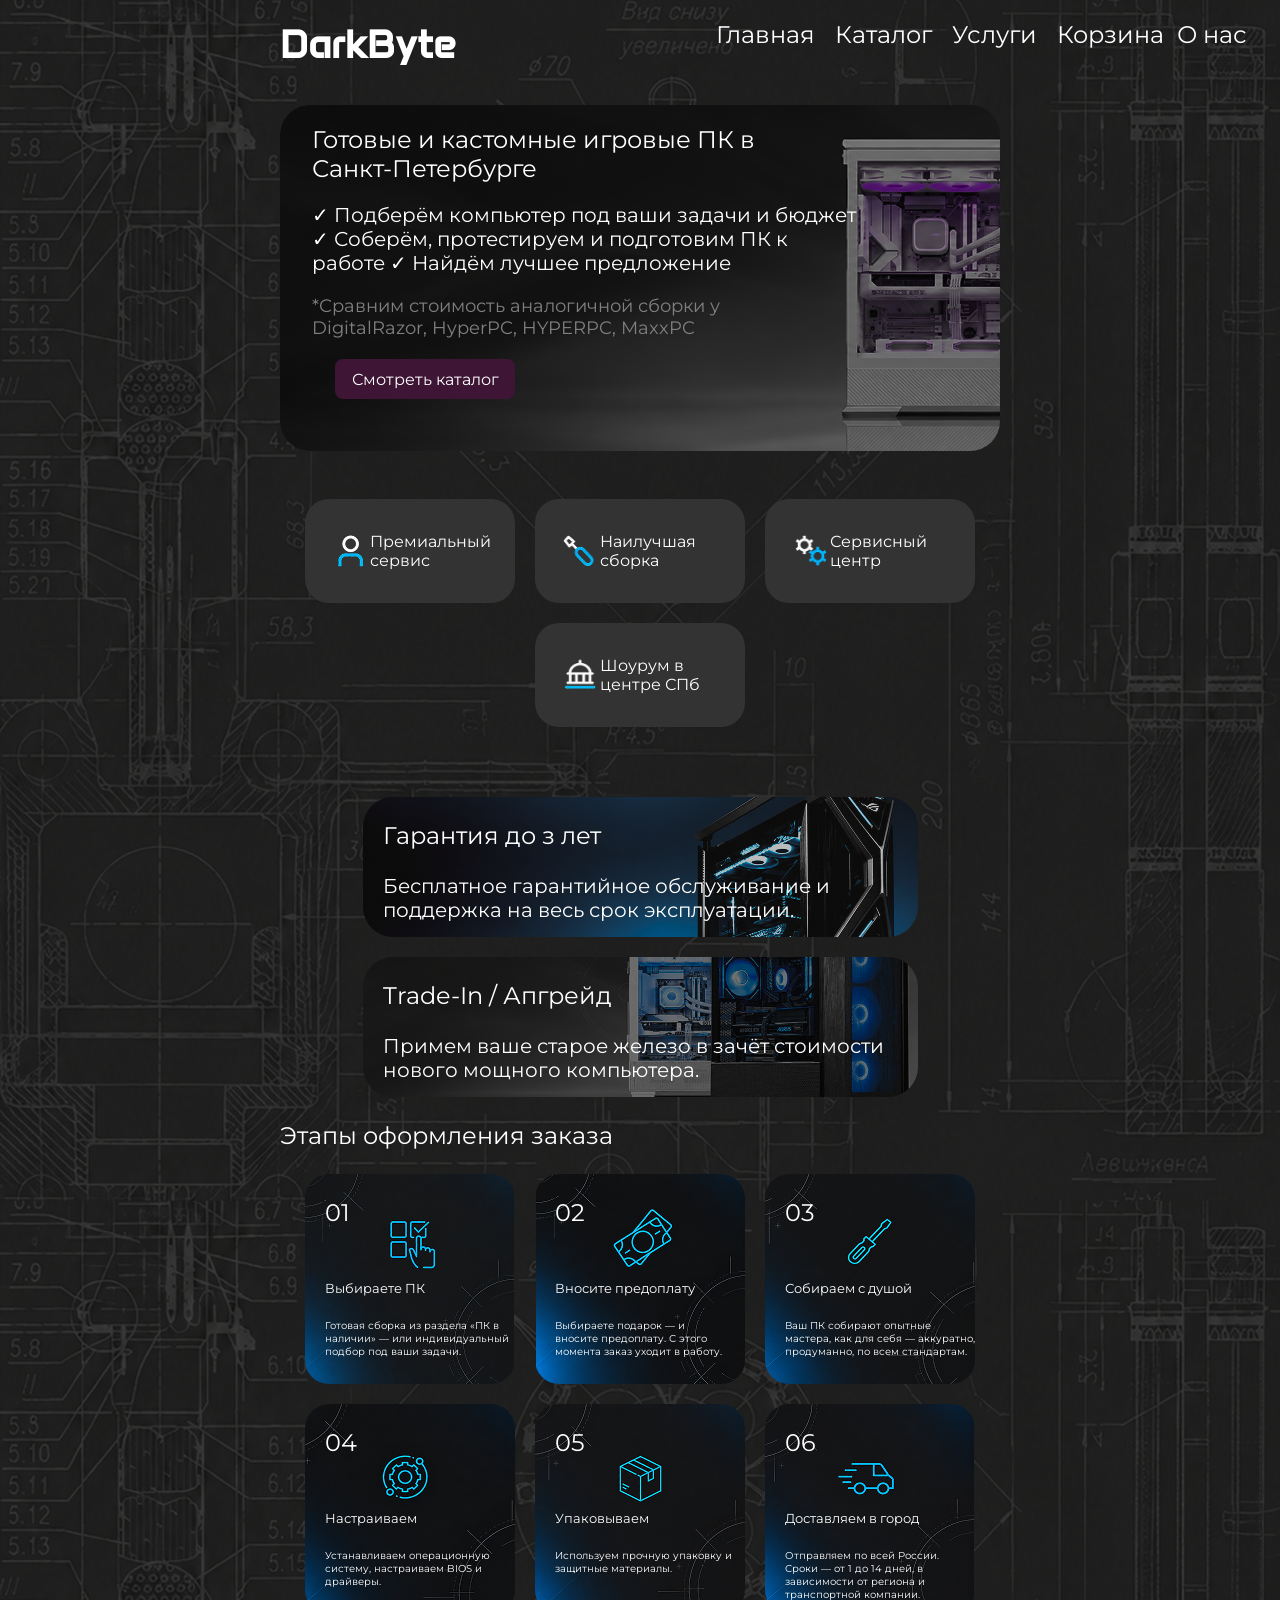
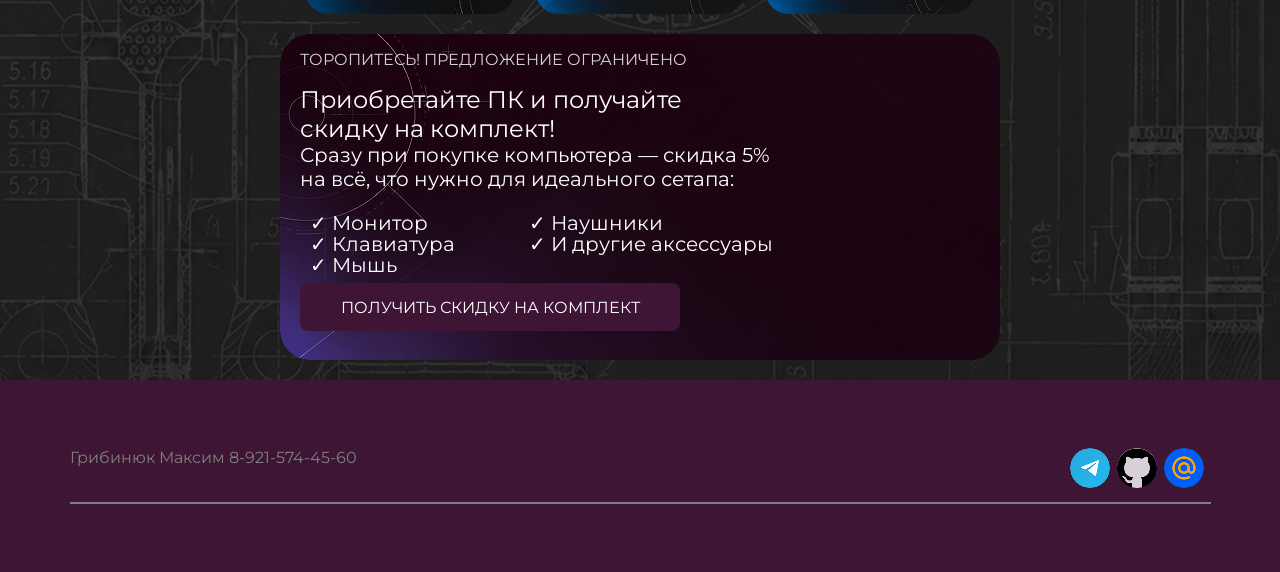
==== index.html @ 7af9fef7 "w" ====
<!DOCTYPE html>
<html lang="ru">
<head>
    <meta charset="utf-8">
    <link rel="stylesheet" href="css/style.css">
    <link rel="preconnect" href="https://fonts.googleapis.com">
    <link rel="preconnect" href="https://fonts.gstatic.com" crossorigin>
    <link href="https://fonts.googleapis.com/css2?family=Anta&family=Montserrat:ital,wght@0,100..900;1,100..900&family=Mulish:ital,wght@0,200..1000;1,200..1000&display=swap" rel="stylesheet">
    <title>DarkByte - Главная</title>
</head>
<body>
    <header>
            <a class="darkbyte-logo" href="index.html">DarkByte</a>
            <p class="nav-menu">Главная</p>
            <p class="nav-menu"><a class="nav-menu" href="catalogue.html">Каталог</a></p>
            <p class="nav-menu"><a class="nav-menu" href="service.html">Услуги</a></p>
            <p class="nav-menu"><a class="nav-menu" href="index.html">Корзина</a></p>
            <p class="nav-menu"><a class="nav-menu" href="about.html">О нас</a></p>
    </header>
        <main>
        <div class="head-one">
            <p class="head-one-text" style="margin-top: 20px; max-width: 500px; color: white; font-size: 24px;">Готовые и кастомные игровые ПК в Санкт-Петербурге</p>
            <p class="head-one-text" style="max-width: 550px; color: white; font-size: 20px;">✓ Подберём компьютер под ваши задачи и бюджет
✓ Соберём, протестируем и подготовим ПК к работе
✓ Найдём лучшее предложение</p>
            <p class="head-one-text" style="max-width: 480px; color: gray; font-size: 18px;">*Сравним стоимость аналогичной сборки
  у DigitalRazor, HyperPC, HYPERPC, MaxxPC</p>
            <a class="button-one" href="catalogue.html">Смотреть каталог</a>
        </div>
        <div class="benefits">
            <div class="benefits-card">
                <img class="benefits-ico" src="css/img/ico1.png" alt="ico1">
                <p class="benefits-text">Премиальный сервис</p>
            </div>
            <div class="benefits-card">
                <img class="benefits-ico" src="css/img/ico2.png" alt="ico2">
                <p class="benefits-text">Наилучшая сборка</p>
            </div>
            <div class="benefits-card">
                <img class="benefits-ico" src="css/img/ico3.png" alt="ico3">
                <p class="benefits-text">Сервисный центр</p>
            </div>
            <div class="benefits-card">
                <img class="benefits-ico" src="css/img/ico4.png" alt="ico4">
                <p class="benefits-text">Шоурум в центре СПб</p>
            </div>
        </div>
        <div class="other-heads">
            <div class="head-two">
                <p style="margin-left: 20px; max-width: 268px; font-size: 24px">Гарантия до з лет</p>
                <p style="margin-top: 0; margin-left: 20px; font-size: 20px">Бесплатное гарантийное обслуживание и поддержка на весь срок эксплуатации.</p>
            </div>
            <div class="head-three">
                <p style="margin-left: 20px; max-width: 268px; font-size: 24px">Trade-In / Апгрейд</p>
                <p style="margin-top: 0; margin-left: 20px; font-size: 20px">Примем ваше старое железо в зачёт стоимости нового мощного компьютера.</p>
            </div>
        </div>
        <p class="second-head-text">Этапы оформления заказа</p>
        <div class="steps">
            <div style="background-image: url('css/img/step1.png')" class="step-card">
                <p style="margin-bottom: 40px; margin-left: 20px; font-size: 24px;">01</p>
                <p style="margin-left: 20px; font-size: 13px;">Выбираете ПК</p>
                <p style="margin-left: 20px; font-size: 10px;">Готовая сборка из раздела «ПК в наличии» — или индивидуальный подбор под ваши задачи.</p>
            </div>
            <div style="background-image: url('css/img/step2.png')" class="step-card">
                <p style="margin-bottom: 40px; margin-left: 20px; font-size: 24px;">02</p>
                <p style="margin-left: 20px; font-size: 13px;">Вносите предоплату</p>
                <p style="margin-right: 20px; margin-left: 20px; font-size: 10px;">Выбираете подарок — и вносите предоплату. С этого момента заказ уходит в работу.</p>
            </div>
            <div style="background-image: url('css/img/step3.png')" class="step-card">
                <p style="margin-bottom: 40px; margin-left: 20px; font-size: 24px;">03</p>
                <p style="margin-left: 20px; font-size: 13px;">Собираем с душой</p>
                <p style="margin-left: 20px; font-size: 10px;">Ваш ПК собирают опытные мастера, как для себя — аккуратно, продуманно, по всем стандартам.</p>
            </div>
            <div style="background-image: url('css/img/step4.png')" class="step-card">
                <p style="margin-bottom: 40px; margin-left: 20px; font-size: 24px;">04</p>
                <p style="margin-left: 20px; font-size: 13px;">Настраиваем</p>
                <p style="margin-left: 20px; font-size: 10px;">Устанавливаем операционную систему, настраиваем BIOS и драйверы. </p>
            </div>
            <div style="background-image: url('css/img/step5.png')" class="step-card">
                <p style="margin-bottom: 40px; margin-left: 20px; font-size: 24px;">05</p>
                <p style="margin-left: 20px; font-size: 13px;">Упаковываем</p>
                <p style="margin-left: 20px; font-size: 10px;">Используем прочную упаковку и защитные материалы.</p>
            </div>
            <div style="background-image: url('css/img/step6.png')" class="step-card">
                <p style="margin-bottom: 40px; margin-left: 20px; font-size: 24px;">06</p>
                <p style="margin-left: 20px; font-size: 13px;">Доставляем в город</p>
                <p style="margin-right: 20px; margin-left: 20px; font-size: 10px;">Отправляем по всей России. Сроки — от 1 до 14 дней, в зависимости от региона и транспортной компании.</p>
            </div>
            <div class="offer-block">
                <p style="margin-left: 20px; font-size: 16px; color: lightgray">ТОРОПИТЕСЬ! ПРЕДЛОЖЕНИЕ ОГРАНИЧЕНО</p>
                <p class="offer-block-text" style="width: 430px;font-size: 24px;">Приобретайте ПК и получайте скидку на комплект!</p>
                <p class="offer-block-text" style="width: 490px; font-size: 20px;">Сразу при покупке компьютера — скидка 5% на всё, что нужно для идеального сетапа:</p>
                <div class="offer-block-text-flex">
                    <p class="offer-block-text-check" style="margin-right: 94px; font-size: 20px;">✓ Монитор</p>
                    <p class="offer-block-text-check" style="font-size: 20px;">✓ Клавиатура</p>
                    <p class="offer-block-text-check" style="font-size: 20px;">✓ Мышь</p>
                    <p class="offer-block-text-check" style="font-size: 20px;">✓ Наушники</p>
                    <p class="offer-block-text-check" style="font-size: 20px;">✓ И другие аксессуары</p>
                </div>
                <div class="button-flex">
                    <a class="offer-button" href="service.html">ПОЛУЧИТЬ СКИДКУ НА КОМПЛЕКТ</a>
                </div>
            </div>
        </div>
    </main>
    <footer>
        <div class="footer-underline">
            <p class="footer-contacts-text">Грибинюк Максим 8-921-574-45-60                                                     </p>
            <a href="https://t.me/@dysgbc"><img class="footer-ico" src="css/img/tg.png" alt="tg"></a>
            <a href="https://github.com/dyslexis333/"><img class="footer-ico" src="css/img/gh.png" alt="gh"></a>
            <a href="https://mail.ru"><img class="footer-ico" src="css/img/mr.png" alt="mr"></a>
        </div>
    </footer>
</body>
</html>
---- css/style.css ----
body {
    background-image: url('img/background.png');
    background-size: 100%;
    font-family: "Montserrat", sans-serif;
    margin: 0;
}

main {
    margin-left: 280px;
    margin-right: 280px;
}

header {
    display: flex;
    gap: 20px;
    justify-content: center;
    justify-self: center;
    font-family: "Montserrat", sans-serif;
    width: 100%;
    max-width: 972px;
    margin-right: 670px;
    margin-left: 280px;
}

.darkbyte-logo {
    margin-right: 240px;
    color: white;
    text-decoration: none;
    font-size: 40px;
    font-weight: bold;
    margin-top: 20px;
    font-family: "Anta", sans-serif;
    transition: -webkit-text-stroke-color 0.3s ease
}

.darkbyte-logo:hover {
    -webkit-text-stroke-color: cadetblue;
    -webkit-text-stroke-width: 2px;
}

.darkbyte-logo:active {
    -webkit-text-stroke-color: #3E4B8F;
    -webkit-text-stroke-width: 2px;
}


.nav-menu:hover {
    color: cadetblue;
}

.nav-menu:active {
    color:  #3E4B8F;
}


.nav-menu {
    color: white;
    text-decoration: none;
    font-size: 24px;
    margin-top: 20px;
    width: 100px;
    transition: color 0.3s ease
}


a {
    text-decoration: none;
    color: white;
}

.head-one {
    display: flex;
    background-image: url(img/head1.png);
    background-size: auto;
    max-width: 1130px;
    min-width: 480px;
    width: 100%;
    height: 346px;
    margin-top: 32px;
    flex-direction: column;
    flex-wrap: wrap;
    justify-self: center;
    border-radius: 30px;
    overflow: hidden;
    gap: 20px;

}

.head-one-text {
    margin-left: 32px;
    margin-bottom: 0;
    margin-right: 0;
    margin-top: 0;
}

.other-heads {
    display: flex;
    flex-wrap: wrap;
    gap: 20px;
    justify-content: center;
}

.head-two {
    display: flex;
    background-image: url('img/head3.png');
    background-size: auto;
    max-width: 555px;
    width: 100%;
    height: 140px;
    flex-direction: row;
    flex-wrap: wrap;
    justify-self: center;
    border-radius: 30px;
    overflow: hidden;
    color: white;
}

.head-three {
    display: flex;
    background-image: url('img/head2.png');
    background-size: auto;
    max-width: 555px;
    width: 100%;
    height: 140px;
    flex-direction: row;
    flex-wrap: wrap;
    justify-self: center;
    border-radius: 30px;
    overflow: hidden;
    color: white;
}

.button-one {
    color: white;
    display: flex;
    background-color: #3E1535;
    max-width: 180px;
    width: 100%;
    height: 40px;
    flex-wrap: wrap;
    justify-content: center;
    text-align: center;
    font-size: 16px;
    margin-left: 55px;
    border-radius: 8px;
    align-items: center;
    transition: background-color 0.3s ease ;
}

.button-one:hover {
    box-shadow: 0 0 5px #3E4B8F;
}

.button-one:active {
    background-color: #3E4B8F
}

.benefits {
    display: flex;
    flex-wrap: wrap;
    gap: 20px;
    width: 100%;
    max-width: 900px;
    justify-self: center;
    justify-content: center;
    margin-top: 48px;
    margin-bottom: 70px;
}

.benefits-card {
    display: flex; 
    width: 210px;
    height: 104px;
    border-radius: 24px;
    flex-wrap: wrap;
    font-size: 16px;
    background-color: #333333;
    color: white;
    justify-content: center;
    align-items: center;

}

.benefits-ico {
    width: 40px; 
    height: 40px;
}

.benefits-text {
    width: 120px;
}

.second-head-text {
    color: white;
    font-size: 24px;
    justify-self: center;
    width: 1130px;


}

.steps {
    display: flex;
    flex-wrap: wrap;
    justify-content: center;
    justify-self: center;
    max-width: 1360px;
    width: 100%;
    gap: 20px;
}

.step-card {
    display: flex;
    width: 210px;
    height: 210px;
    border-radius: 24px;
    flex-direction: column;
    color: white;
    background-size: auto;
}

.offer-block {
    display: flex;
    flex-wrap: wrap;
    background-image: url('img/head4.png');
    background-size: auto;
    border-radius: 30px;
    max-width: 1130px;
    width: 100%;
    height: 326px;
    flex-direction: column;
    overflow: hidden;
}

.offer-block-text {
    color: white;
    margin-left: 20px;
    margin-top: 0;
    margin-bottom: 0;
}

.offer-block-text-check {
    color: white;
    display: flex;
    flex-direction: column;
    height: 1px;
    margin-bottom: 0;
}

.offer-block-text-flex {
    margin-left: 30px;
    display: flex;
    flex-direction: column;
    flex-wrap: wrap;
    width: 470px;
    height: 72px;
    margin-bottom: 0;
    gap: 0;
}

.offer-button {
    display: flex;
    justify-content: center;
    justify-self: flex-end;
    flex-wrap: wrap;
    max-width: 380px;
    width: 100%;
    height: 48px;
    border-radius: 8px;
    background-color: #3E1535;
    color: white;
    font-size: 16px;
    align-items: center;
    text-overflow: clip;
    margin: 20px;
    transition: background-color 0.3s ease
}

.offer-button:hover {
    box-shadow: 0 0 5px #3E4B8F;
}

.offer-button:active {
    background-color: #3E4B8F
}

.footer-contacts-text {
    color: gray;
    font-size: 16px;
    margin: 0;
    width: 1000px;

}

footer {
    display: flex;
    background-color: #3E1535;
    color: white;
    height: 192px;
    justify-content: center;
    align-items: center;
    margin-top: 20px;
    margin-left: 0;
    margin-right: 0;
    margin-bottom: 0;
    padding: 0;
}

.footer-ico {
    width: 40px;
    height: 40px;
    margin-bottom: 10px;
    margin-right: 7px;
    border-radius: 50px;
    transition: border 0.3s ease;
}

.footer-ico:hover {
    border: 2px solid cadetblue;
}

.footer-ico:active {
    border: 2px solid #3E4B8F;
}

.footer-underline {
    display: flex;
    justify-content: center;
    margin: 0;
    border-bottom: 2px solid gray;
}
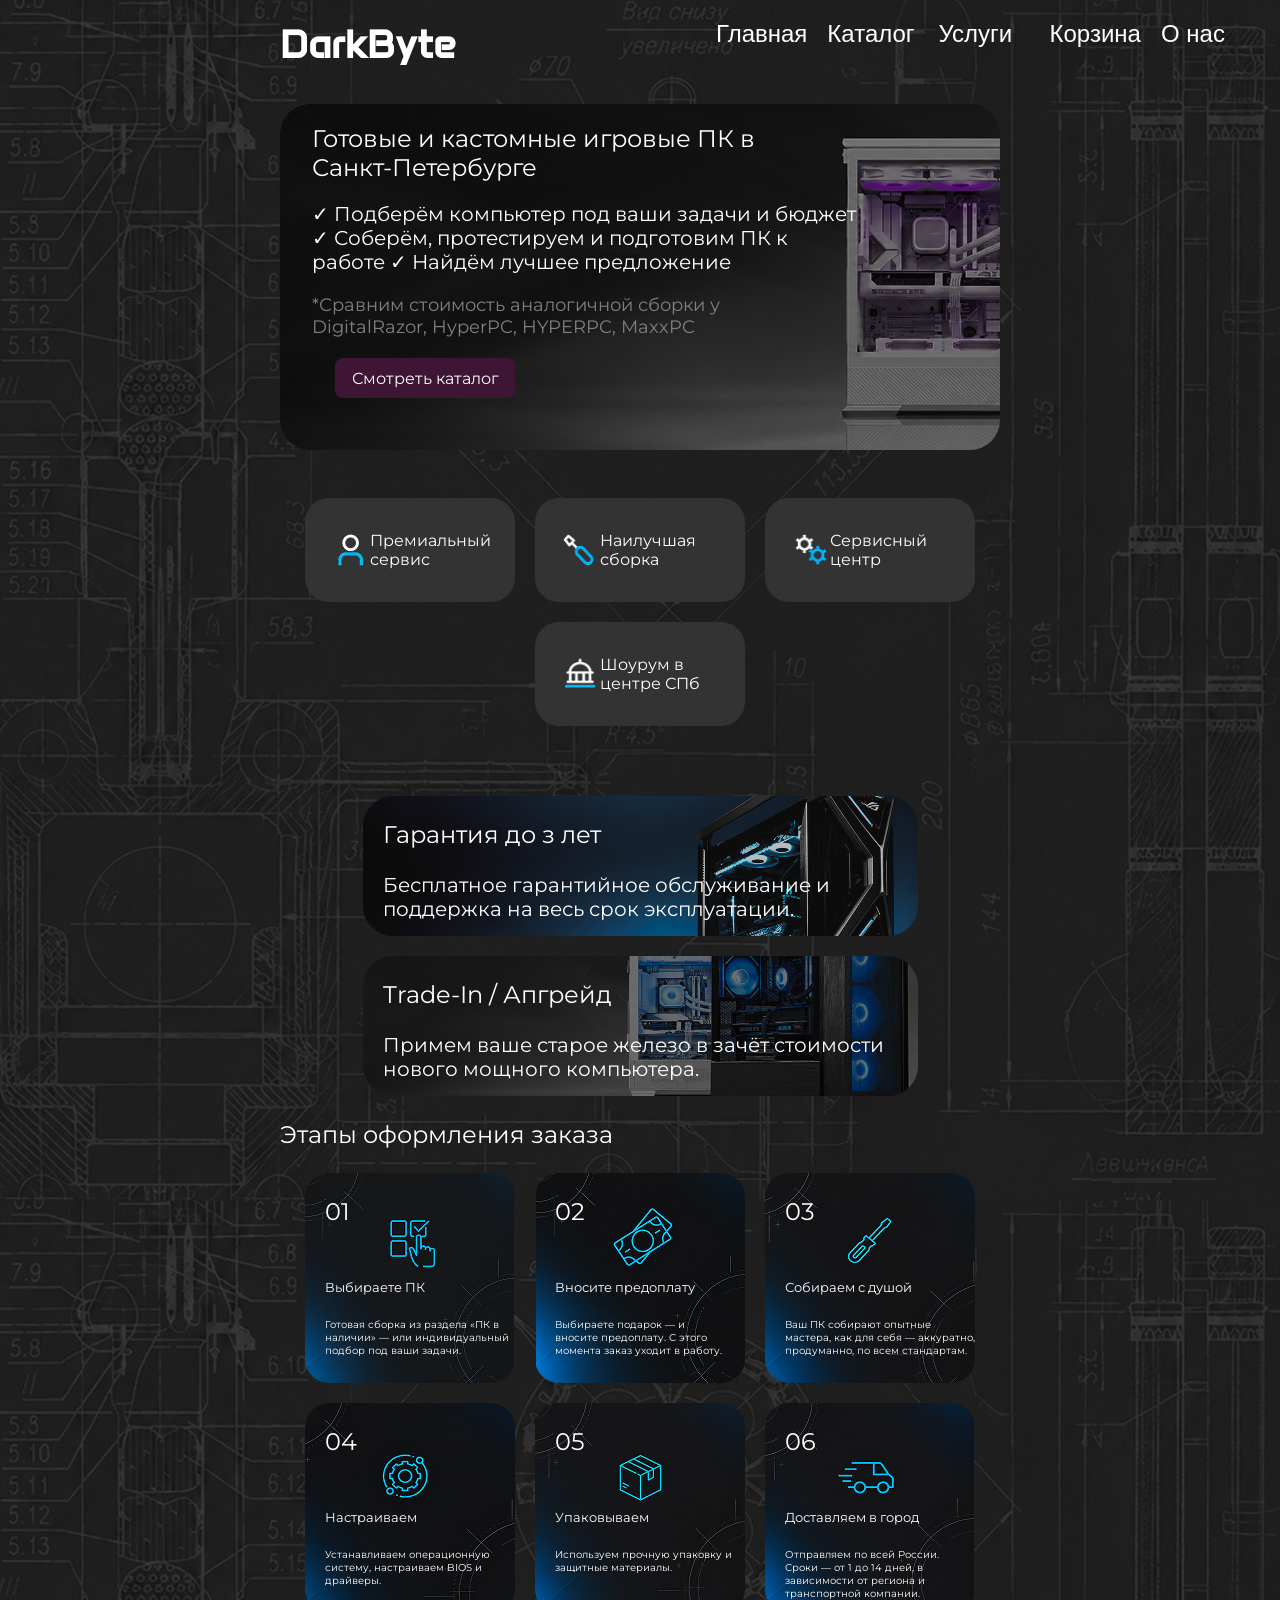
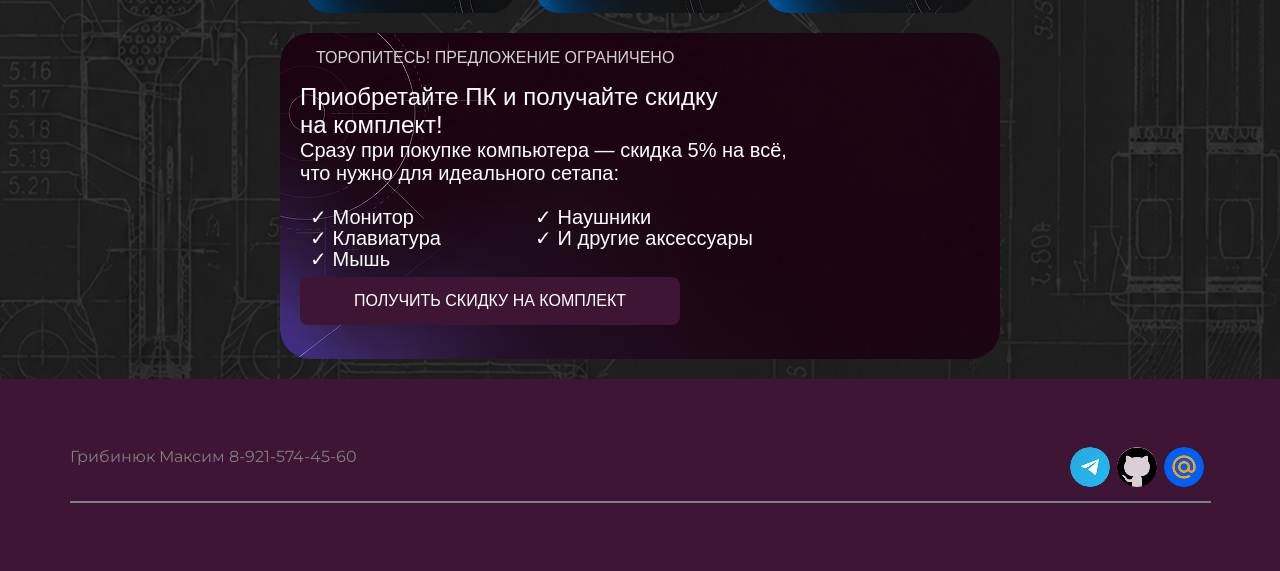
==== commit 5434dcc3: "Update index.html" ====
--- a/index.html
+++ b/index.html
@@ -5,7 +5,7 @@
     <link rel="stylesheet" href="css/style.css">
     <link rel="preconnect" href="https://fonts.googleapis.com">
     <link rel="preconnect" href="https://fonts.gstatic.com" crossorigin>
-    <link href="https://fonts.googleapis.com/css2?family=Anta&family=Montserrat:ital,wght@0,100..900;1,100..900&family=Mulish:ital,wght@0,200..1000;1,200..1000&display=swap" rel="stylesheet">
+    <link href="https://fonts.googleapis.com/css2?family=Anta&family=Montserrat+Alternates:ital,wght@0,100;0,200;0,300;0,400;0,500;0,600;0,700;0,800;0,900;1,100;1,200;1,300;1,400;1,500;1,600;1,700;1,800;1,900&family=Montserrat:ital,wght@0,100..900;1,100..900&family=Mulish:ital,wght@0,200..1000;1,200..1000&display=swap" rel="stylesheet">
     <title>DarkByte - Главная</title>
 </head>
 <body>
@@ -88,7 +88,7 @@
                 <p style="margin-right: 20px; margin-left: 20px; font-size: 10px;">Отправляем по всей России. Сроки — от 1 до 14 дней, в зависимости от региона и транспортной компании.</p>
             </div>
             <div class="offer-block">
-                <p style="margin-left: 20px; font-size: 16px; color: lightgray">ТОРОПИТЕСЬ! ПРЕДЛОЖЕНИЕ ОГРАНИЧЕНО</p>
+                <p style="margin-left: 36px; font-size: 16px; color: lightgray">ТОРОПИТЕСЬ! ПРЕДЛОЖЕНИЕ ОГРАНИЧЕНО</p>
                 <p class="offer-block-text" style="width: 430px;font-size: 24px;">Приобретайте ПК и получайте скидку на комплект!</p>
                 <p class="offer-block-text" style="width: 490px; font-size: 20px;">Сразу при покупке компьютера — скидка 5% на всё, что нужно для идеального сетапа:</p>
                 <div class="offer-block-text-flex">
@@ -113,4 +113,4 @@
         </div>
     </footer>
 </body>
-</html>+</html>
--- a/css/style.css
+++ b/css/style.css
@@ -15,7 +15,7 @@
     gap: 20px;
     justify-content: center;
     justify-self: center;
-    font-family: "Montserrat", sans-serif;
+    font-family: "Montserrat Alternates", sans-serif;
     width: 100%;
     max-width: 972px;
     margin-right: 670px;
@@ -224,6 +224,7 @@
     flex-wrap: wrap;
     background-image: url('img/head4.png');
     background-size: auto;
+    font-family: "Montserrat Alternates", sans-serif;
     border-radius: 30px;
     max-width: 1130px;
     width: 100%;
